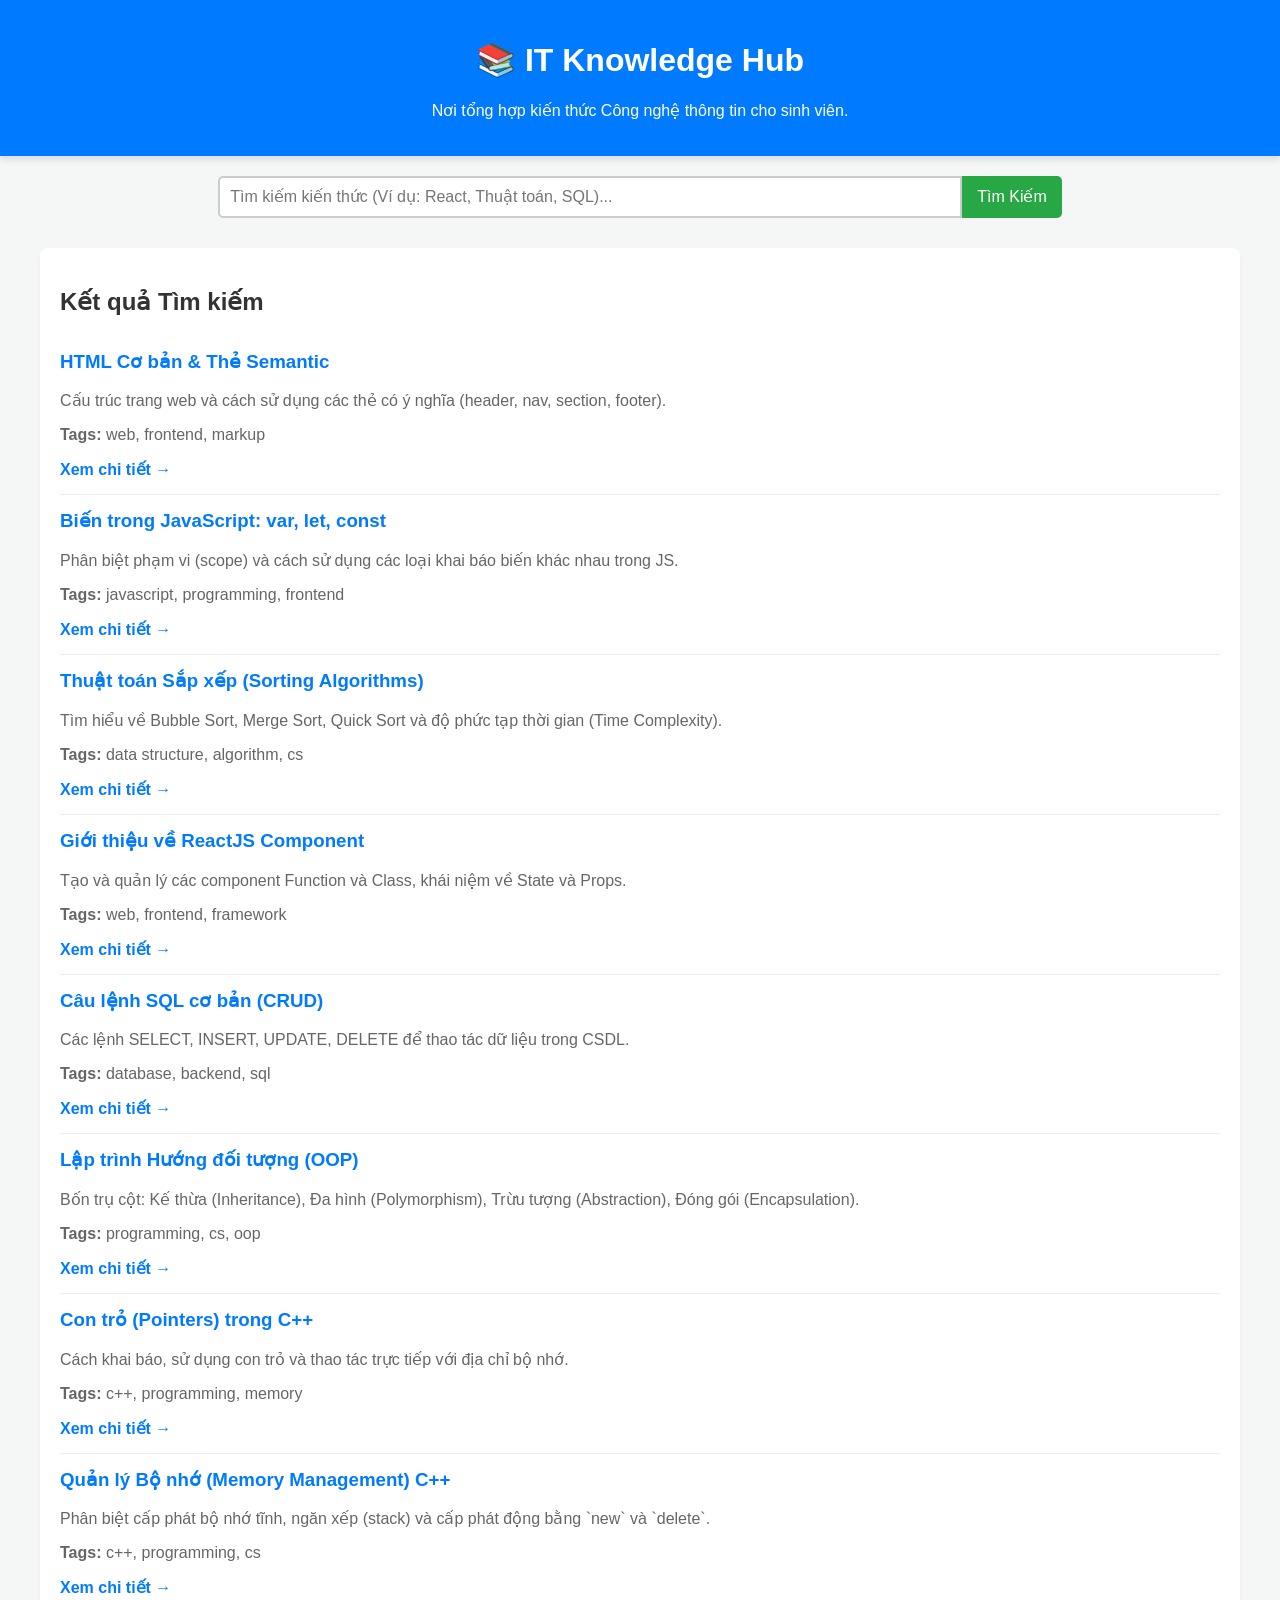
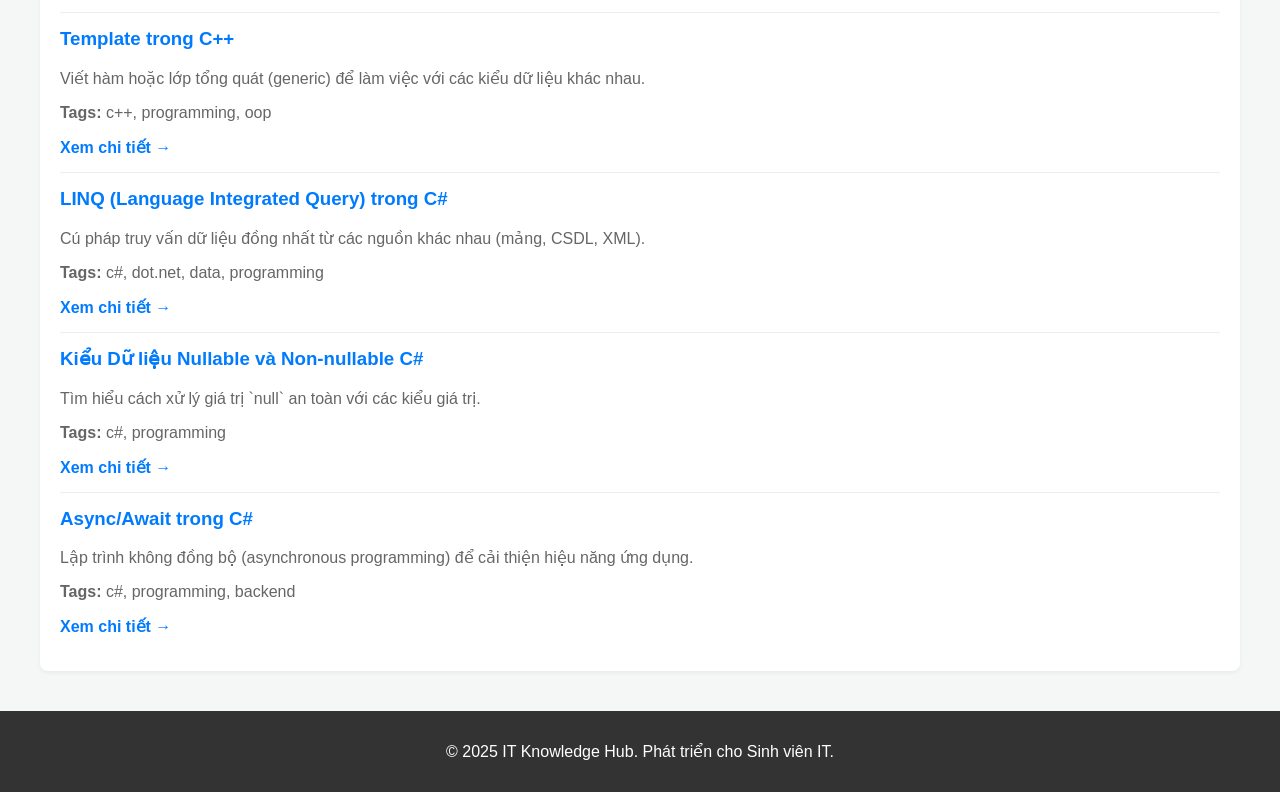
==== index.html @ 5c89e9fa "Add files via upload" ====
<!DOCTYPE html>
<html lang="vi">
<head>
    <meta charset="UTF-8">
    <meta name="viewport" content="width=device-width, initial-scale=1.0">
    <title>IT Knowledge Hub - Kiến thức IT</title>
    <link rel="stylesheet" href="style.css">
</head>
<body>
    <header>
        <h1>📚 IT Knowledge Hub</h1>
        <p>Nơi tổng hợp kiến thức Công nghệ thông tin cho sinh viên.</p>
    </header>

    <main>
        <section id="search-section">
            <input type="text" id="searchInput" placeholder="Tìm kiếm kiến thức (Ví dụ: React, Thuật toán, SQL)...">
            <button onclick="searchKnowledge()">Tìm Kiếm</button>
        </section>

        <section id="knowledge-list">
            <h2>Các Chủ đề Phổ biến</h2>
            </section>
    </main>

    <footer>
        <p>&copy; 2025 IT Knowledge Hub. Phát triển cho Sinh viên IT.</p>
    </footer>

    <script src="script.js"></script>
</body>
</html>
---- style.css ----
body {
    font-family: Arial, sans-serif;
    margin: 0;
    padding: 0;
    background-color: #f4f7f6;
    color: #333;
}

header {
    background-color: #007bff; /* Màu xanh dương chủ đạo */
    color: white;
    padding: 20px;
    text-align: center;
    box-shadow: 0 4px 6px rgba(0, 0, 0, 0.1);
}

main {
    padding: 20px;
    max-width: 1200px;
    margin: 0 auto;
}

/* Thanh Tìm kiếm */
#search-section {
    display: flex;
    justify-content: center;
    margin-bottom: 30px;
}

#searchInput {
    padding: 10px;
    width: 60%;
    border: 2px solid #ccc;
    border-radius: 5px 0 0 5px;
    font-size: 16px;
}

#search-section button {
    padding: 10px 15px;
    background-color: #28a745; /* Màu xanh lá cây cho nút */
    color: white;
    border: none;
    border-radius: 0 5px 5px 0;
    cursor: pointer;
    font-size: 16px;
    transition: background-color 0.3s;
}

#search-section button:hover {
    background-color: #218838;
}

/* Danh sách Kiến thức */
#knowledge-list {
    background-color: white;
    padding: 20px;
    border-radius: 8px;
    box-shadow: 0 2px 4px rgba(0, 0, 0, 0.05);
}

.knowledge-item {
    border-bottom: 1px solid #eee;
    padding: 15px 0;
}

.knowledge-item:last-child {
    border-bottom: none;
}

.knowledge-item h3 {
    margin-top: 0;
    color: #007bff;
}

.knowledge-item p {
    color: #666;
}

.knowledge-item a {
    color: #007bff;
    text-decoration: none;
    font-weight: bold;
}

.knowledge-item a:hover {
    text-decoration: underline;
}

footer {
    text-align: center;
    padding: 15px;
    background-color: #333;
    color: white;
    margin-top: 20px;
}
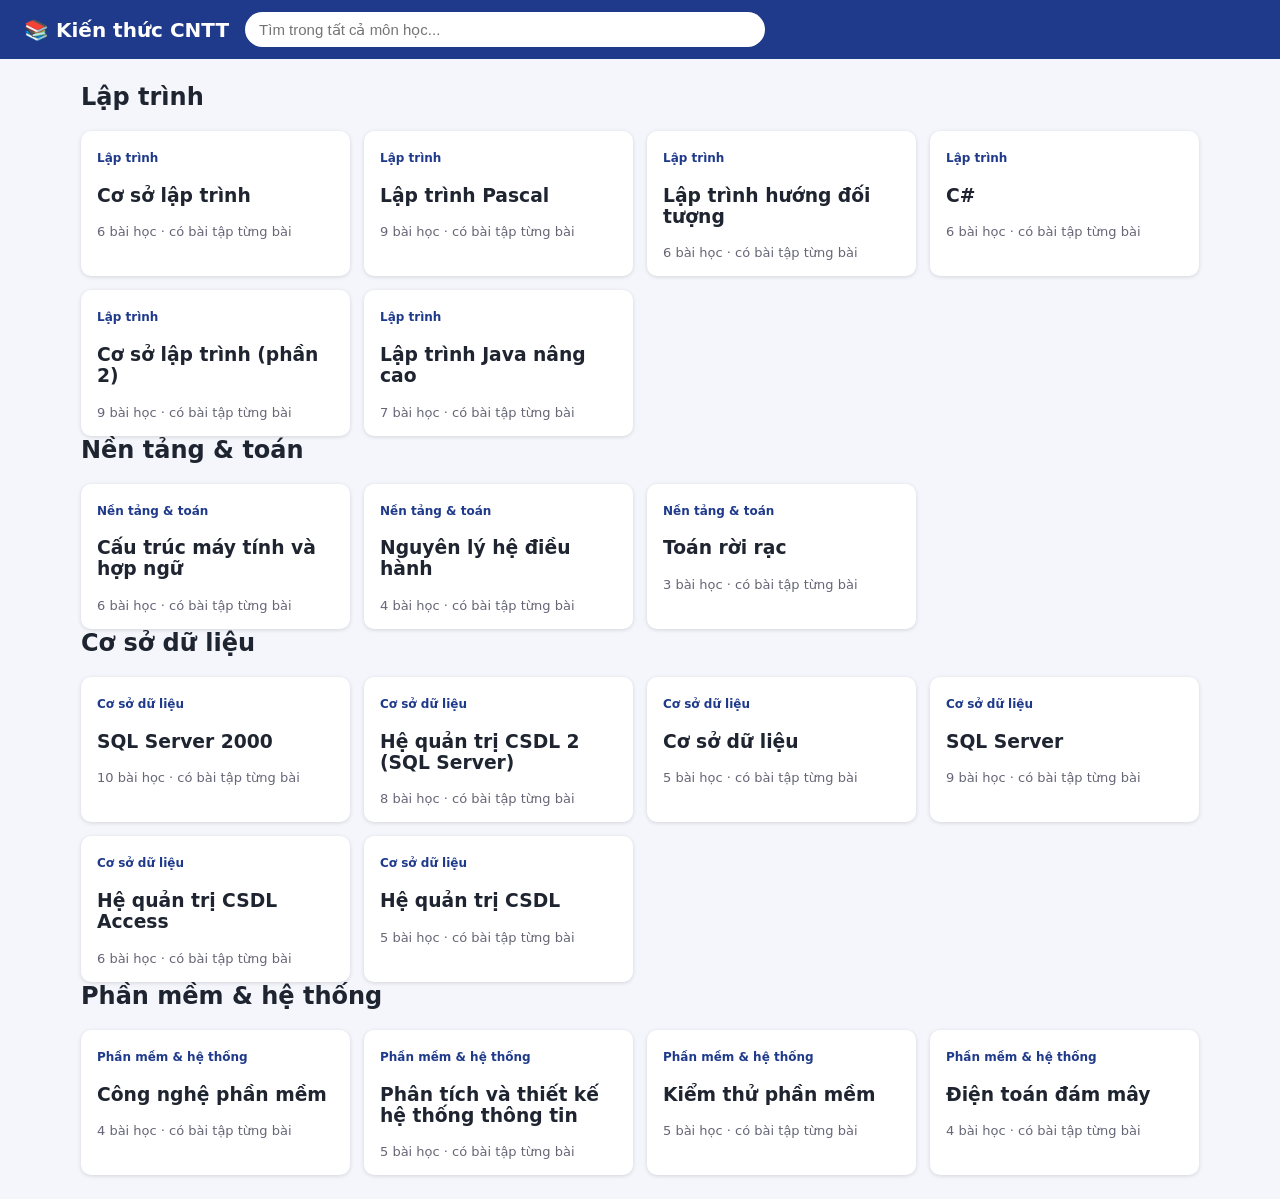
==== commit 732d9748: "Add files via upload" ====
--- a/index.html
+++ b/index.html
@@ -1,32 +1,17 @@
-<!DOCTYPE html>
-<html lang="vi">
-<head>
-    <meta charset="UTF-8">
-    <meta name="viewport" content="width=device-width, initial-scale=1.0">
-    <title>IT Knowledge Hub - Kiến thức IT</title>
-    <link rel="stylesheet" href="style.css">
-</head>
-<body>
-    <header>
-        <h1>📚 IT Knowledge Hub</h1>
-        <p>Nơi tổng hợp kiến thức Công nghệ thông tin cho sinh viên.</p>
-    </header>
-
-    <main>
-        <section id="search-section">
-            <input type="text" id="searchInput" placeholder="Tìm kiếm kiến thức (Ví dụ: React, Thuật toán, SQL)...">
-            <button onclick="searchKnowledge()">Tìm Kiếm</button>
-        </section>
-
-        <section id="knowledge-list">
-            <h2>Các Chủ đề Phổ biến</h2>
-            </section>
-    </main>
-
-    <footer>
-        <p>&copy; 2025 IT Knowledge Hub. Phát triển cho Sinh viên IT.</p>
-    </footer>
-
-    <script src="script.js"></script>
-</body>
-</html>+<!DOCTYPE html>
+<html lang="vi">
+<head>
+<meta charset="UTF-8">
+<meta name="viewport" content="width=device-width, initial-scale=1">
+<title>Kiến thức CNTT</title>
+<link rel="stylesheet" href="style.css">
+</head>
+<body>
+<header>
+  <a href="#/" class="logo">📚 Kiến thức CNTT</a>
+  <input id="q" type="search" placeholder="Tìm trong tất cả môn học..." autocomplete="off">
+</header>
+<main id="app">Đang tải dữ liệu...</main>
+<script src="script.js"></script>
+</body>
+</html>
--- a/style.css
+++ b/style.css
@@ -1,95 +1,23 @@
-body {
-    font-family: Arial, sans-serif;
-    margin: 0;
-    padding: 0;
-    background-color: #f4f7f6;
-    color: #333;
-}
-
-header {
-    background-color: #007bff; /* Màu xanh dương chủ đạo */
-    color: white;
-    padding: 20px;
-    text-align: center;
-    box-shadow: 0 4px 6px rgba(0, 0, 0, 0.1);
-}
-
-main {
-    padding: 20px;
-    max-width: 1200px;
-    margin: 0 auto;
-}
-
-/* Thanh Tìm kiếm */
-#search-section {
-    display: flex;
-    justify-content: center;
-    margin-bottom: 30px;
-}
-
-#searchInput {
-    padding: 10px;
-    width: 60%;
-    border: 2px solid #ccc;
-    border-radius: 5px 0 0 5px;
-    font-size: 16px;
-}
-
-#search-section button {
-    padding: 10px 15px;
-    background-color: #28a745; /* Màu xanh lá cây cho nút */
-    color: white;
-    border: none;
-    border-radius: 0 5px 5px 0;
-    cursor: pointer;
-    font-size: 16px;
-    transition: background-color 0.3s;
-}
-
-#search-section button:hover {
-    background-color: #218838;
-}
-
-/* Danh sách Kiến thức */
-#knowledge-list {
-    background-color: white;
-    padding: 20px;
-    border-radius: 8px;
-    box-shadow: 0 2px 4px rgba(0, 0, 0, 0.05);
-}
-
-.knowledge-item {
-    border-bottom: 1px solid #eee;
-    padding: 15px 0;
-}
-
-.knowledge-item:last-child {
-    border-bottom: none;
-}
-
-.knowledge-item h3 {
-    margin-top: 0;
-    color: #007bff;
-}
-
-.knowledge-item p {
-    color: #666;
-}
-
-.knowledge-item a {
-    color: #007bff;
-    text-decoration: none;
-    font-weight: bold;
-}
-
-.knowledge-item a:hover {
-    text-decoration: underline;
-}
-
-footer {
-    text-align: center;
-    padding: 15px;
-    background-color: #333;
-    color: white;
-    margin-top: 20px;
-}+*{box-sizing:border-box}body{margin:0;font-family:system-ui,Segoe UI,Arial,sans-serif;background:#f4f6fb;color:#1e2430}
+header{position:sticky;top:0;display:flex;gap:16px;align-items:center;padding:12px 24px;background:#1f3a8a;color:#fff;z-index:5}
+.logo{color:#fff;font-weight:700;font-size:20px;text-decoration:none;white-space:nowrap}
+#q{flex:1;max-width:520px;padding:9px 14px;border:0;border-radius:20px;font-size:15px}
+main{max-width:1150px;margin:24px auto;padding:0 16px}
+.grid{display:grid;grid-template-columns:repeat(auto-fill,minmax(240px,1fr));gap:14px}
+.card,.box{background:#fff;border-radius:10px;padding:16px;box-shadow:0 1px 4px #0002;color:inherit;text-decoration:none;display:block}
+a.card:hover{transform:translateY(-2px);box-shadow:0 4px 10px #0003}
+.tag{color:#1f3a8a;font-size:12px;font-weight:600}.muted{color:#667;font-size:13px}
+.box{margin-bottom:14px}h2{margin-top:0}
+.layout{display:grid;grid-template-columns:260px 1fr;gap:18px;align-items:start}
+.side{position:sticky;top:70px;max-height:calc(100vh - 90px);overflow:auto}
+.side a{display:block;padding:8px 10px;border-radius:6px;color:#1e2430;text-decoration:none;font-size:14px}
+.side a:hover{background:#e8eefc}.side a.on{background:#1f3a8a;color:#fff}
+.txt{white-space:pre-wrap;word-wrap:break-word;font-family:inherit;line-height:1.55;margin:0;font-size:15px}
+.txt h4{margin:18px 0 4px;color:#1f3a8a;font-size:16px;white-space:normal}
+.ans{display:none;background:#e8f7ec;padding:10px;border-radius:6px;margin-top:8px}
+button,.btn{background:#1f3a8a;color:#fff;border:0;border-radius:6px;padding:6px 12px;cursor:pointer;text-decoration:none;font-size:14px;display:inline-block}
+mark{background:#ffe066}.hit{display:block;padding:10px 0;border-bottom:1px solid #eee;color:inherit;text-decoration:none}
+.back{display:inline-block;margin-bottom:12px;color:#1f3a8a}.nav{display:flex;justify-content:space-between;margin:14px 0}
+iframe{width:100%;height:80vh;border:1px solid #ccd;border-radius:8px}
+details{margin-bottom:12px}summary{cursor:pointer;font-weight:600}details a{display:block;font-size:14px;padding:2px 0;color:#1f3a8a}
+@media(max-width:800px){.layout{grid-template-columns:1fr}.side{position:static;max-height:none}}
